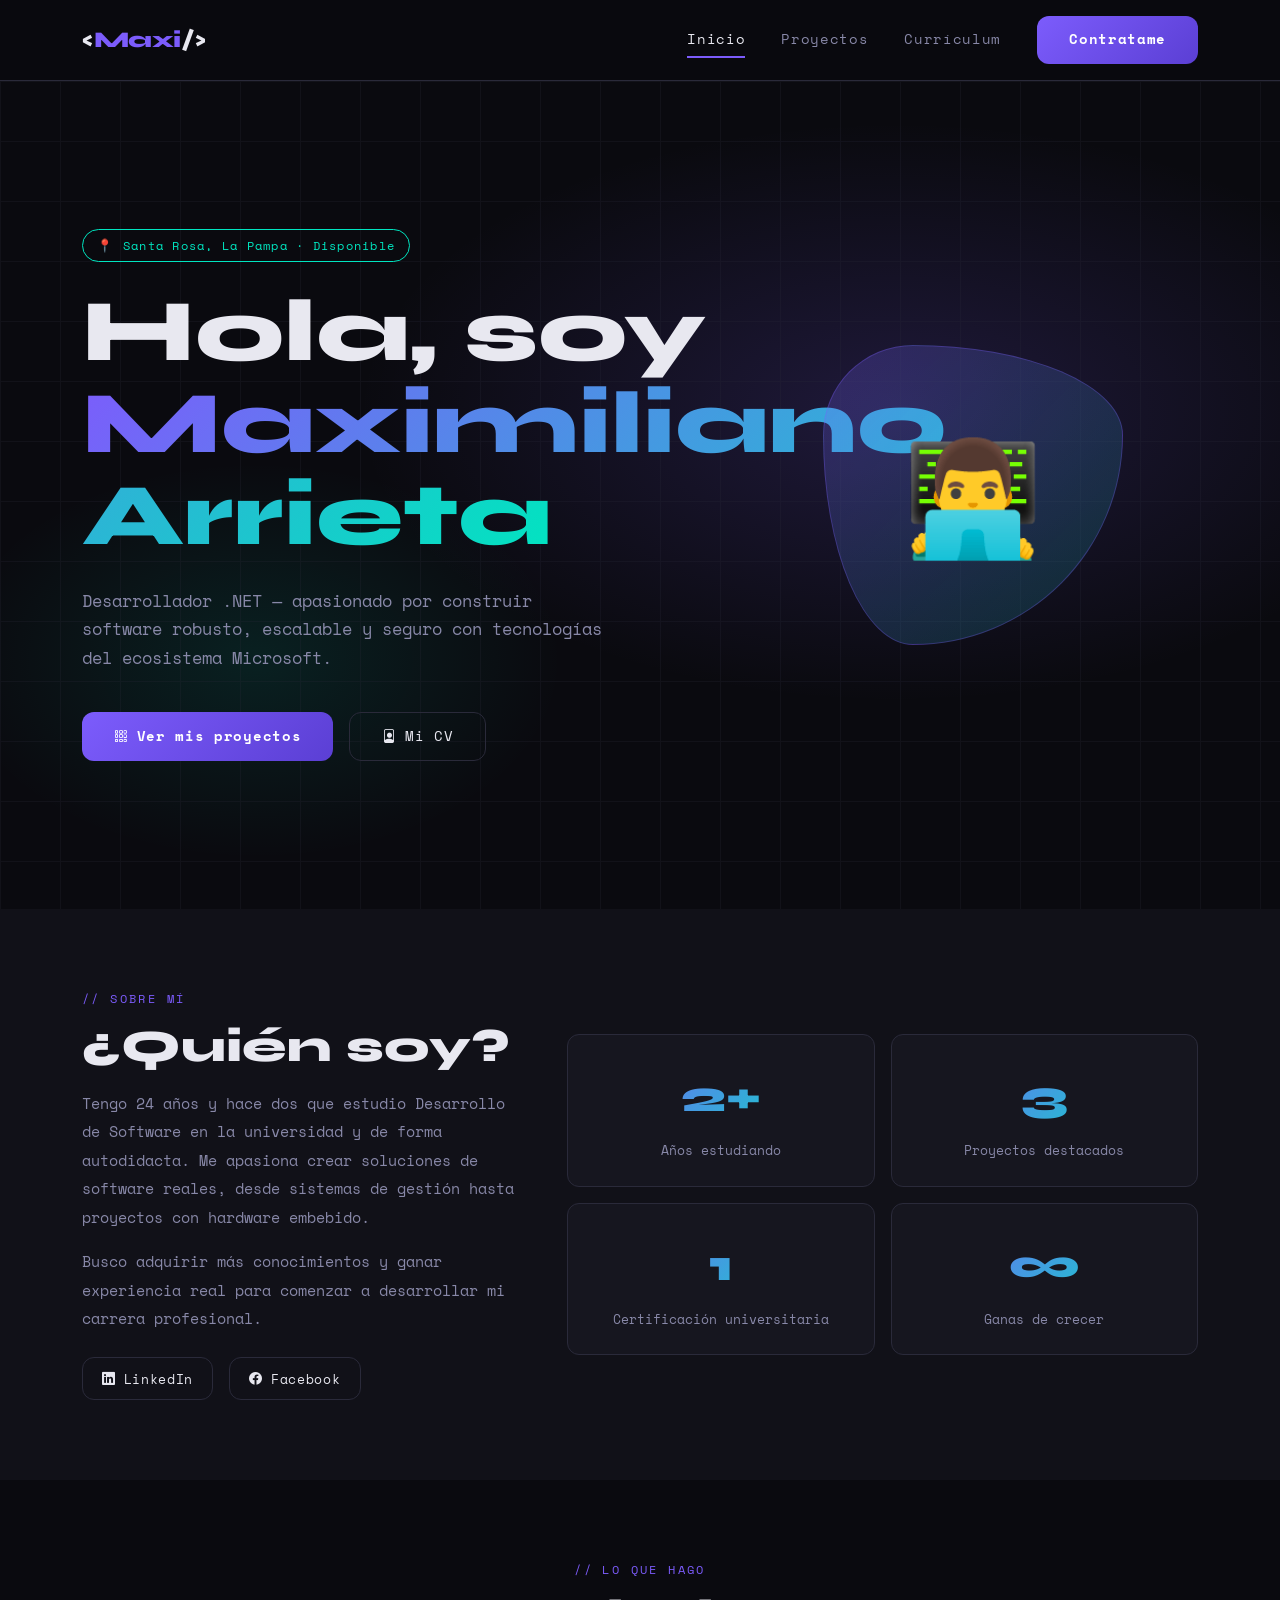
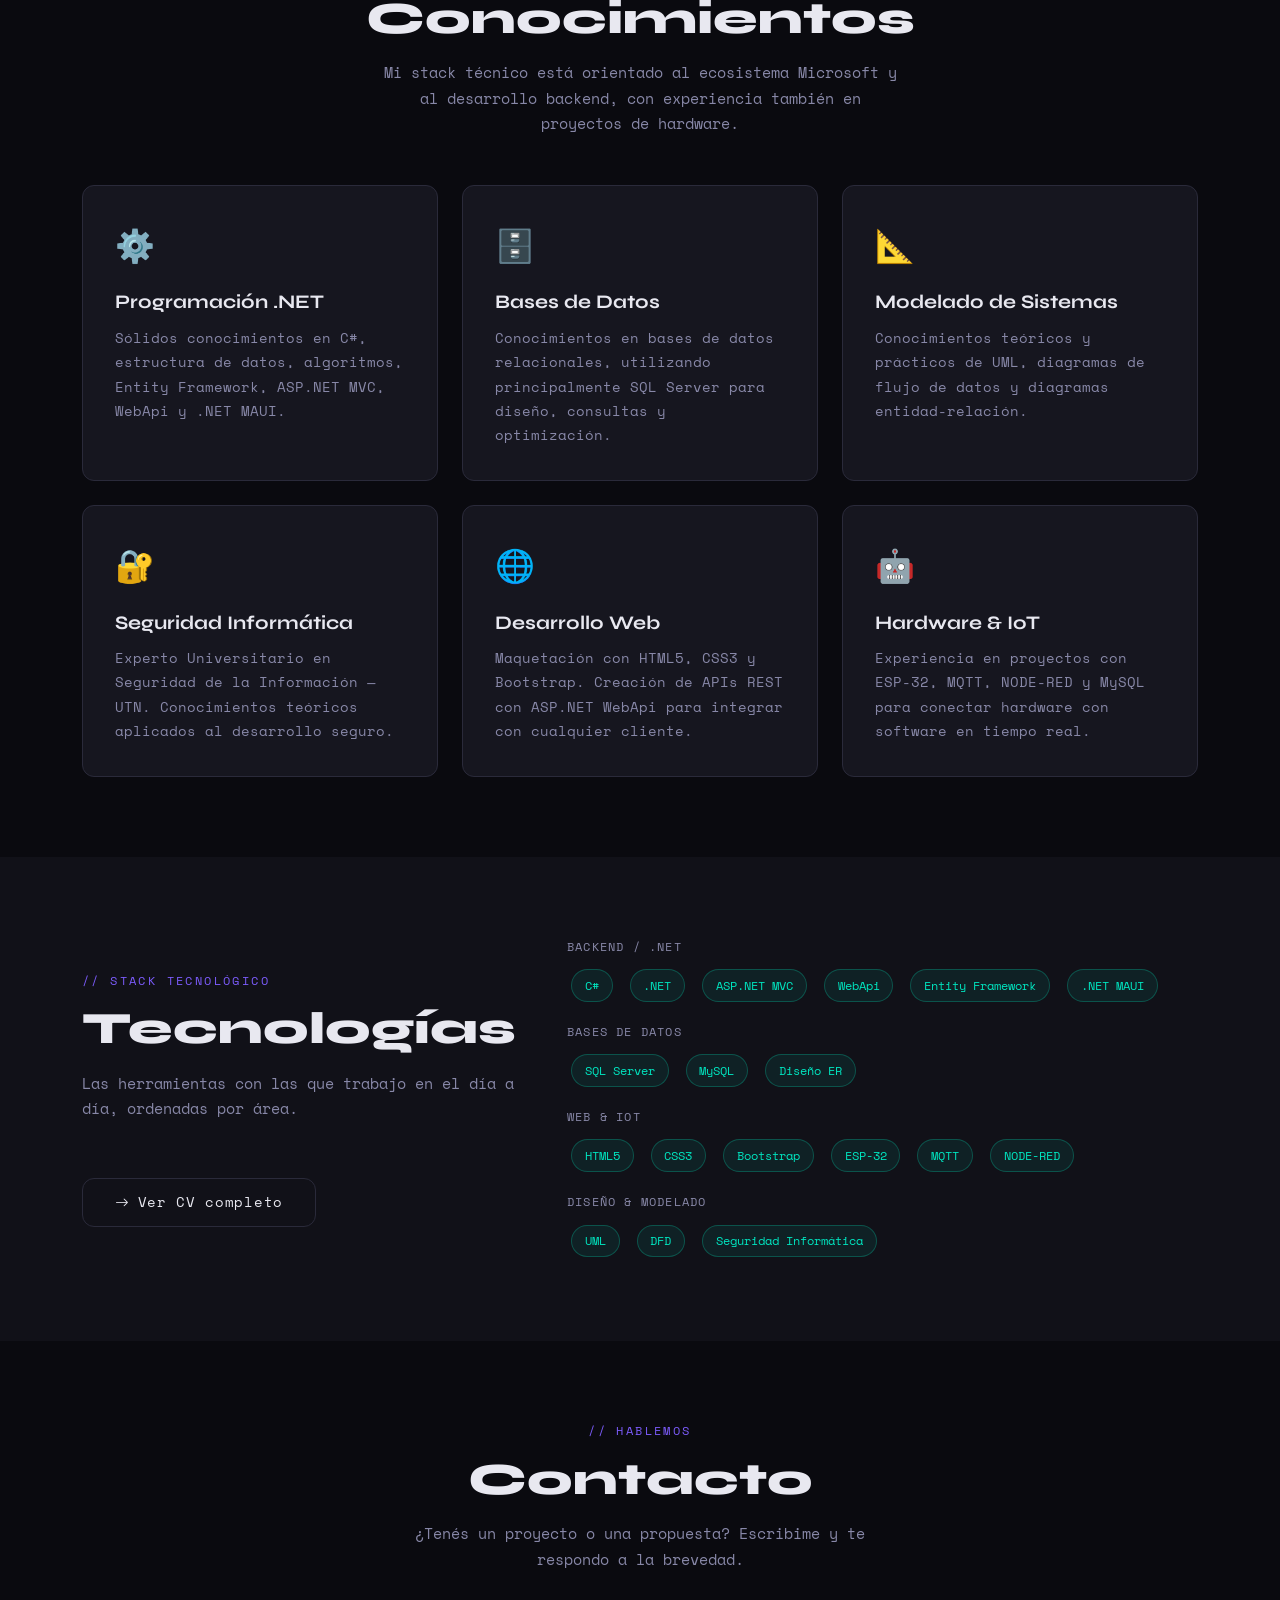
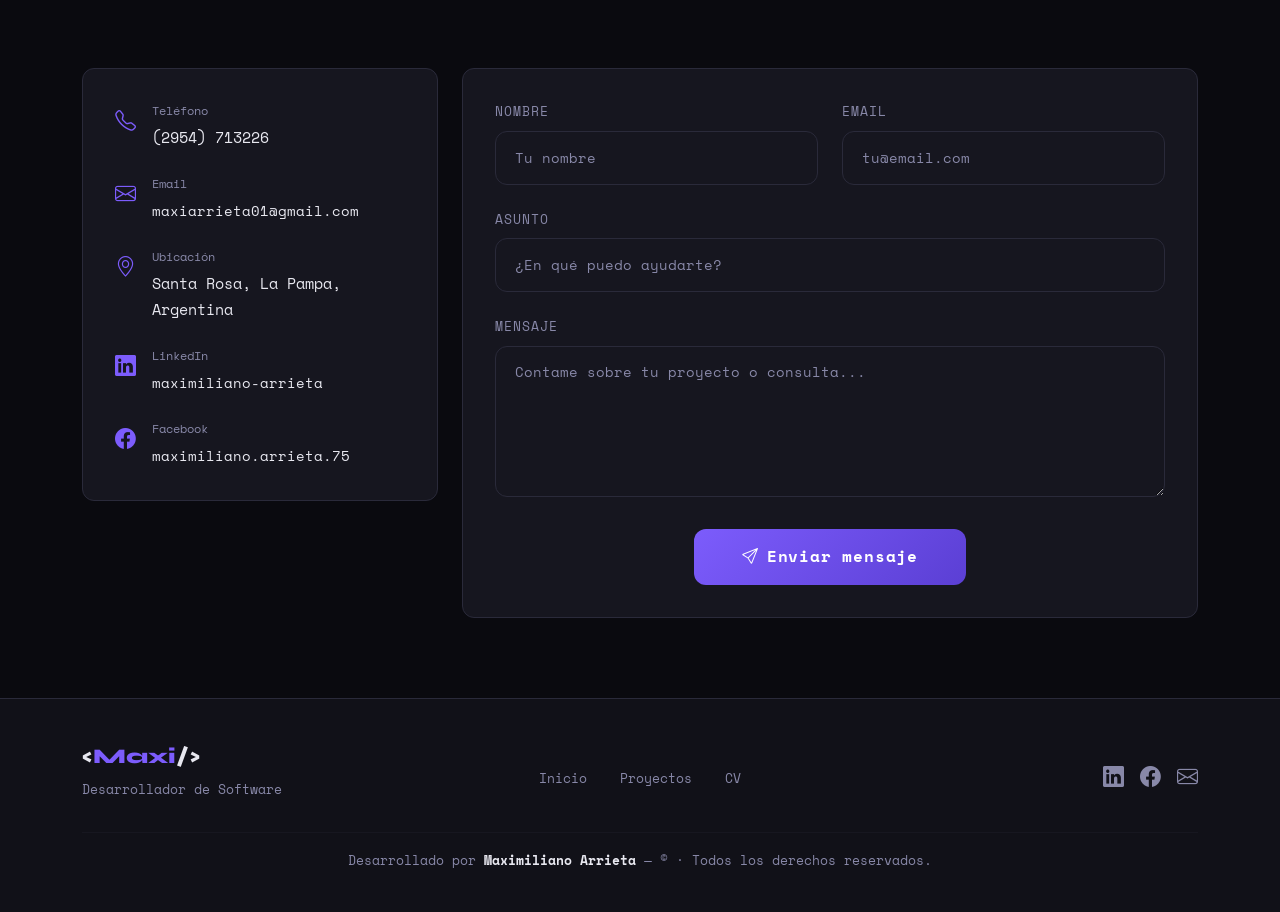
==== index.html @ 5982a5d9 "Add files via upload" ====
<!DOCTYPE html>
<html lang="es">
<head>
  <meta charset="UTF-8" />
  <meta name="viewport" content="width=device-width, initial-scale=1.0" />

  <!-- SEO -->
  <title>Maximiliano Arrieta | Desarrollador de Software</title>
  <meta name="description" content="Portfolio personal de Maximiliano Arrieta, desarrollador de software especializado en C#, .NET, ASP.NET, SQL Server y seguridad informática. Santa Rosa, La Pampa." />
  <meta name="keywords" content="Maximiliano Arrieta, desarrollador software, C#, .NET, ASP.NET, SQL Server, Entity Framework, seguridad informática, Santa Rosa La Pampa, Argentina" />
  <meta name="author" content="Maximiliano Arrieta" />
  <meta name="robots" content="index, follow" />

  <!-- Open Graph -->
  <meta property="og:title" content="Maximiliano Arrieta | Desarrollador de Software" />
  <meta property="og:description" content="Portfolio personal de Maximiliano Arrieta, desarrollador de software con foco en .NET, C# y SQL Server." />
  <meta property="og:type" content="website" />

  <!-- Bootstrap 5.3 -->
  <link href="https://cdn.jsdelivr.net/npm/bootstrap@5.3.3/dist/css/bootstrap.min.css" rel="stylesheet" />
  <link rel="stylesheet" href="https://cdn.jsdelivr.net/npm/bootstrap-icons@1.11.3/font/bootstrap-icons.min.css" />
  <link rel="stylesheet" href="assets/css/styles.css" />
</head>
<body>

  <!-- ===== HEADER / NAVBAR ===== -->
  <header>
    <nav class="navbar navbar-expand-lg">
      <div class="container">
        <a class="navbar-brand" href="index.html">
          &lt;<span>Maxi</span>/&gt;
        </a>
        <button class="navbar-toggler" type="button"
                data-bs-toggle="collapse" data-bs-target="#navbarMain"
                aria-controls="navbarMain" aria-expanded="false"
                aria-label="Alternar navegación">
          <span class="navbar-toggler-icon"></span>
        </button>
        <div class="collapse navbar-collapse" id="navbarMain">
          <ul class="navbar-nav ms-auto align-items-lg-center gap-lg-1">
            <li class="nav-item"><a class="nav-link active" href="index.html">Inicio</a></li>
            <li class="nav-item"><a class="nav-link" href="proyectos.html">Proyectos</a></li>
            <li class="nav-item"><a class="nav-link" href="cv.html">Currículum</a></li>
            <li class="nav-item ms-lg-3">
              <a class="btn-primary-custom" href="#contacto">Contratame</a>
            </li>
          </ul>
        </div>
      </div>
    </nav>
  </header>

  <!-- ===== MAIN ===== -->
  <main>

    <!-- ---- Hero Section ---- -->
    <section class="hero" id="inicio">
      <div class="hero-bg"></div>
      <div class="hero-grid"></div>
      <div class="container hero-content">
        <div class="row align-items-center">
          <div class="col-lg-7">
            <span class="hero-tag">📍 Santa Rosa, La Pampa · Disponible</span>
            <h1 class="hero-title">
              Hola, soy<br>
              <span class="highlight">Maximiliano Arrieta</span>
            </h1>
            <p class="hero-subtitle">
              <span id="typed-role">Desarrollador .NET</span> — apasionado por construir
              software robusto, escalable y seguro con tecnologías del ecosistema Microsoft.
            </p>
            <div class="hero-actions">
              <a href="proyectos.html" class="btn-primary-custom">
                <i class="bi bi-grid-3x3-gap"></i> Ver mis proyectos
              </a>
              <a href="cv.html" class="btn-outline-custom">
                <i class="bi bi-file-person"></i> Mi CV
              </a>
            </div>
          </div>
          <div class="col-lg-5 d-none d-lg-flex justify-content-center align-items-center mt-5 mt-lg-0">
            <div style="position:relative; width:300px; height:300px;">
              <div style="
                width:300px; height:300px;
                border-radius:30% 70% 70% 30% / 30% 30% 70% 70%;
                background: linear-gradient(135deg, rgba(124,92,252,0.25), rgba(0,229,192,0.15));
                border: 1px solid rgba(124,92,252,0.3);
                display:flex; align-items:center; justify-content:center;
                font-size: 7rem;
                animation: float 6s ease-in-out infinite;
              ">👨‍💻</div>
            </div>
          </div>
        </div>
      </div>
    </section>

    <!-- ---- Sobre mí rápido ---- -->
    <section style="background: var(--color-surface);">
      <div class="container">
        <div class="row align-items-center g-5">
          <div class="col-lg-5 reveal">
            <span class="section-label">// sobre mí</span>
            <h2 class="section-title">¿Quién soy?</h2>
            <p style="color:var(--color-muted); line-height:1.9;">
              Tengo 24 años y hace dos que estudio Desarrollo de Software en la universidad y de forma autodidacta.
              Me apasiona crear soluciones de software reales, desde sistemas de gestión hasta proyectos con hardware embebido.
            </p>
            <p style="color:var(--color-muted); line-height:1.9;">
              Busco adquirir más conocimientos y ganar experiencia real para comenzar a desarrollar mi carrera profesional.
            </p>
            <div class="mt-4 d-flex gap-3">
              <a href="https://www.linkedin.com/in/maximiliano-arrieta-63096a253" target="_blank" class="btn-outline-custom" style="padding:0.6rem 1.2rem; font-size:0.82rem;">
                <i class="bi bi-linkedin"></i> LinkedIn
              </a>
              <a href="https://www.facebook.com/maximiliano.arrieta.75/" target="_blank" class="btn-outline-custom" style="padding:0.6rem 1.2rem; font-size:0.82rem;">
                <i class="bi bi-facebook"></i> Facebook
              </a>
            </div>
          </div>
          <div class="col-lg-7 reveal" style="transition-delay:0.2s">
            <div class="row g-3">
              <div class="col-6">
                <div class="card-custom text-center" style="padding:1.5rem;">
                  <div class="stat-number">2+</div>
                  <div class="footer-text mt-1">Años estudiando</div>
                </div>
              </div>
              <div class="col-6">
                <div class="card-custom text-center" style="padding:1.5rem;">
                  <div class="stat-number">3</div>
                  <div class="footer-text mt-1">Proyectos destacados</div>
                </div>
              </div>
              <div class="col-6">
                <div class="card-custom text-center" style="padding:1.5rem;">
                  <div class="stat-number">1</div>
                  <div class="footer-text mt-1">Certificación universitaria</div>
                </div>
              </div>
              <div class="col-6">
                <div class="card-custom text-center" style="padding:1.5rem;">
                  <div class="stat-number">∞</div>
                  <div class="footer-text mt-1">Ganas de crecer</div>
                </div>
              </div>
            </div>
          </div>
        </div>
      </div>
    </section>

    <!-- ---- Servicios / Conocimientos ---- -->
    <section id="servicios">
      <div class="container">
        <div class="text-center mb-5">
          <span class="section-label">// lo que hago</span>
          <h2 class="section-title">Conocimientos</h2>
          <p class="section-desc mx-auto">
            Mi stack técnico está orientado al ecosistema Microsoft y al desarrollo backend, con experiencia también en proyectos de hardware.
          </p>
        </div>
        <div class="row g-4">
          <div class="col-md-6 col-lg-4 reveal">
            <div class="card-custom">
              <span class="card-icon">⚙️</span>
              <h3 class="card-title">Programación .NET</h3>
              <p class="card-text">
                Sólidos conocimientos en C#, estructura de datos, algoritmos, Entity Framework, ASP.NET MVC, WebApi y .NET MAUI.
              </p>
            </div>
          </div>
          <div class="col-md-6 col-lg-4 reveal" style="transition-delay:0.1s">
            <div class="card-custom">
              <span class="card-icon">🗄️</span>
              <h3 class="card-title">Bases de Datos</h3>
              <p class="card-text">
                Conocimientos en bases de datos relacionales, utilizando principalmente SQL Server para diseño, consultas y optimización.
              </p>
            </div>
          </div>
          <div class="col-md-6 col-lg-4 reveal" style="transition-delay:0.2s">
            <div class="card-custom">
              <span class="card-icon">📐</span>
              <h3 class="card-title">Modelado de Sistemas</h3>
              <p class="card-text">
                Conocimientos teóricos y prácticos de UML, diagramas de flujo de datos y diagramas entidad-relación.
              </p>
            </div>
          </div>
          <div class="col-md-6 col-lg-4 reveal" style="transition-delay:0.3s">
            <div class="card-custom">
              <span class="card-icon">🔐</span>
              <h3 class="card-title">Seguridad Informática</h3>
              <p class="card-text">
                Experto Universitario en Seguridad de la Información — UTN. Conocimientos teóricos aplicados al desarrollo seguro.
              </p>
            </div>
          </div>
          <div class="col-md-6 col-lg-4 reveal" style="transition-delay:0.4s">
            <div class="card-custom">
              <span class="card-icon">🌐</span>
              <h3 class="card-title">Desarrollo Web</h3>
              <p class="card-text">
                Maquetación con HTML5, CSS3 y Bootstrap. Creación de APIs REST con ASP.NET WebApi para integrar con cualquier cliente.
              </p>
            </div>
          </div>
          <div class="col-md-6 col-lg-4 reveal" style="transition-delay:0.5s">
            <div class="card-custom">
              <span class="card-icon">🤖</span>
              <h3 class="card-title">Hardware & IoT</h3>
              <p class="card-text">
                Experiencia en proyectos con ESP-32, MQTT, NODE-RED y MySQL para conectar hardware con software en tiempo real.
              </p>
            </div>
          </div>
        </div>
      </div>
    </section>

    <!-- ---- Skills ---- -->
    <section style="background: var(--color-surface);">
      <div class="container">
        <div class="row align-items-center g-5">
          <div class="col-lg-5 reveal">
            <span class="section-label">// stack tecnológico</span>
            <h2 class="section-title">Tecnologías</h2>
            <p class="section-desc">
              Las herramientas con las que trabajo en el día a día, ordenadas por área.
            </p>
            <a href="cv.html" class="btn-outline-custom mt-2">
              <i class="bi bi-arrow-right"></i> Ver CV completo
            </a>
          </div>
          <div class="col-lg-7 reveal" style="transition-delay:0.2s">
            <div>
              <p class="footer-text mb-2" style="letter-spacing:0.1em; font-size:0.75rem; text-transform:uppercase;">Backend / .NET</p>
              <span class="skill-badge">C#</span>
              <span class="skill-badge">.NET</span>
              <span class="skill-badge">ASP.NET MVC</span>
              <span class="skill-badge">WebApi</span>
              <span class="skill-badge">Entity Framework</span>
              <span class="skill-badge">.NET MAUI</span>
            </div>
            <div class="mt-3">
              <p class="footer-text mb-2" style="letter-spacing:0.1em; font-size:0.75rem; text-transform:uppercase;">Bases de Datos</p>
              <span class="skill-badge">SQL Server</span>
              <span class="skill-badge">MySQL</span>
              <span class="skill-badge">Diseño ER</span>
            </div>
            <div class="mt-3">
              <p class="footer-text mb-2" style="letter-spacing:0.1em; font-size:0.75rem; text-transform:uppercase;">Web & IoT</p>
              <span class="skill-badge">HTML5</span>
              <span class="skill-badge">CSS3</span>
              <span class="skill-badge">Bootstrap</span>
              <span class="skill-badge">ESP-32</span>
              <span class="skill-badge">MQTT</span>
              <span class="skill-badge">NODE-RED</span>
            </div>
            <div class="mt-3">
              <p class="footer-text mb-2" style="letter-spacing:0.1em; font-size:0.75rem; text-transform:uppercase;">Diseño & Modelado</p>
              <span class="skill-badge">UML</span>
              <span class="skill-badge">DFD</span>
              <span class="skill-badge">Seguridad Informática</span>
            </div>
          </div>
        </div>
      </div>
    </section>

    <!-- ---- Contacto ---- -->
    <section id="contacto">
      <div class="container">
        <div class="row justify-content-center">
          <div class="col-lg-7 text-center mb-5">
            <span class="section-label">// hablemos</span>
            <h2 class="section-title">Contacto</h2>
            <p class="section-desc mx-auto">
              ¿Tenés un proyecto o una propuesta? Escribime y te respondo a la brevedad.
            </p>
          </div>
        </div>
        <div class="row justify-content-center g-4">
          <!-- Info de contacto -->
          <div class="col-lg-4">
            <div class="card-custom reveal h-auto" style="height:auto !important;">
              <div class="d-flex flex-column gap-4">
                <div class="d-flex align-items-start gap-3">
                  <i class="bi bi-telephone" style="color:var(--color-accent); font-size:1.3rem; margin-top:2px;"></i>
                  <div>
                    <div style="font-size:0.75rem; color:var(--color-muted); margin-bottom:0.2rem;">Teléfono</div>
                    <div>(2954) 713226</div>
                  </div>
                </div>
                <div class="d-flex align-items-start gap-3">
                  <i class="bi bi-envelope" style="color:var(--color-accent); font-size:1.3rem; margin-top:2px;"></i>
                  <div>
                    <div style="font-size:0.75rem; color:var(--color-muted); margin-bottom:0.2rem;">Email</div>
                    <a href="mailto:maxiarrieta01@gmail.com" style="color:var(--color-text); font-size:0.9rem;">maxiarrieta01@gmail.com</a>
                  </div>
                </div>
                <div class="d-flex align-items-start gap-3">
                  <i class="bi bi-geo-alt" style="color:var(--color-accent); font-size:1.3rem; margin-top:2px;"></i>
                  <div>
                    <div style="font-size:0.75rem; color:var(--color-muted); margin-bottom:0.2rem;">Ubicación</div>
                    <div>Santa Rosa, La Pampa, Argentina</div>
                  </div>
                </div>
                <div class="d-flex align-items-start gap-3">
                  <i class="bi bi-linkedin" style="color:var(--color-accent); font-size:1.3rem; margin-top:2px;"></i>
                  <div>
                    <div style="font-size:0.75rem; color:var(--color-muted); margin-bottom:0.2rem;">LinkedIn</div>
                    <a href="https://www.linkedin.com/in/maximiliano-arrieta-63096a253" target="_blank" style="color:var(--color-text); font-size:0.85rem;">maximiliano-arrieta</a>
                  </div>
                </div>
                <div class="d-flex align-items-start gap-3">
                  <i class="bi bi-facebook" style="color:var(--color-accent); font-size:1.3rem; margin-top:2px;"></i>
                  <div>
                    <div style="font-size:0.75rem; color:var(--color-muted); margin-bottom:0.2rem;">Facebook</div>
                    <a href="https://www.facebook.com/maximiliano.arrieta.75/" target="_blank" style="color:var(--color-text); font-size:0.85rem;">maximiliano.arrieta.75</a>
                  </div>
                </div>
              </div>
            </div>
          </div>
          <!-- Formulario -->
          <div class="col-lg-8">
            <div class="card-custom reveal" style="transition-delay:0.15s">
              <form id="contact-form">
                <div class="row g-4">
                  <div class="col-md-6">
                    <label class="form-label-custom">Nombre</label>
                    <input type="text" class="form-control-custom" placeholder="Tu nombre" required />
                  </div>
                  <div class="col-md-6">
                    <label class="form-label-custom">Email</label>
                    <input type="email" class="form-control-custom" placeholder="tu@email.com" required />
                  </div>
                  <div class="col-12">
                    <label class="form-label-custom">Asunto</label>
                    <input type="text" class="form-control-custom" placeholder="¿En qué puedo ayudarte?" required />
                  </div>
                  <div class="col-12">
                    <label class="form-label-custom">Mensaje</label>
                    <textarea class="form-control-custom" rows="5" placeholder="Contame sobre tu proyecto o consulta..." required></textarea>
                  </div>
                  <div class="col-12 text-center">
                    <button type="submit" class="btn-primary-custom px-5" style="font-size:1rem; padding:0.9rem 2.5rem;">
                      <i class="bi bi-send"></i> Enviar mensaje
                    </button>
                  </div>
                </div>
              </form>
            </div>
          </div>
        </div>
      </div>
    </section>

  </main>

  <!-- ===== FOOTER ===== -->
  <footer>
    <div class="container">
      <div class="row align-items-center mb-3">
        <div class="col-md-4 mb-3 mb-md-0">
          <div class="footer-brand">&lt;<span>Maxi</span>/&gt;</div>
          <p class="footer-text mt-1">Desarrollador de Software</p>
        </div>
        <div class="col-md-4 text-center mb-3 mb-md-0">
          <div class="footer-links">
            <a href="index.html">Inicio</a>
            <a href="proyectos.html">Proyectos</a>
            <a href="cv.html">CV</a>
          </div>
        </div>
        <div class="col-md-4 text-md-end">
          <div class="d-flex justify-content-md-end gap-3">
            <a href="https://www.linkedin.com/in/maximiliano-arrieta-63096a253" target="_blank" title="LinkedIn" style="color:var(--color-muted); font-size:1.3rem;"><i class="bi bi-linkedin"></i></a>
            <a href="https://www.facebook.com/maximiliano.arrieta.75/" target="_blank" title="Facebook" style="color:var(--color-muted); font-size:1.3rem;"><i class="bi bi-facebook"></i></a>
            <a href="mailto:maxiarrieta01@gmail.com" title="Email" style="color:var(--color-muted); font-size:1.3rem;"><i class="bi bi-envelope"></i></a>
          </div>
        </div>
      </div>
      <hr class="divider" />
      <div class="row mt-3">
        <div class="col-12 text-center footer-text">
          Desarrollado por <strong style="color:var(--color-text);">Maximiliano Arrieta</strong> &mdash;
          &copy; <span class="current-year"></span> · Todos los derechos reservados.
        </div>
      </div>
    </div>
  </footer>

  <script src="https://cdn.jsdelivr.net/npm/bootstrap@5.3.3/dist/js/bootstrap.bundle.min.js"></script>
  <script src="assets/js/main.js"></script>
  <style>
    @keyframes float {
      0%, 100% { transform: translateY(0px); }
      50% { transform: translateY(-18px); }
    }
  </style>
</body>
</html>
---- assets/css/styles.css ----
@import url('https://fonts.googleapis.com/css2?family=Space+Mono:ital,wght@0,400;0,700;1,400&family=Syne:wght@400;600;700;800&display=swap');

/* ----------- Variables CSS ----------- */
:root {
  --color-bg:        #0a0a0f;
  --color-surface:   #111118;
  --color-card:      #16161f;
  --color-border:    #2a2a3a;
  --color-accent:    #7c5cfc;
  --color-accent2:   #00e5c0;
  --color-text:      #e8e8f0;
  --color-muted:     #8888a8;
  --font-display:    'Syne', sans-serif;
  --font-mono:       'Space Mono', monospace;
  --radius:          12px;
  --transition:      0.3s cubic-bezier(0.4, 0, 0.2, 1);
}

*, *::before, *::after { box-sizing: border-box; }
html { scroll-behavior: smooth; }

body {
  background-color: var(--color-bg);
  color: var(--color-text);
  font-family: var(--font-mono);
  font-size: 15px;
  line-height: 1.7;
  overflow-x: hidden;
}

h1, h2, h3, h4, h5, h6 {
  font-family: var(--font-display);
  font-weight: 800;
  line-height: 1.15;
  color: var(--color-text);
}

a {
  color: var(--color-accent);
  text-decoration: none;
  transition: color var(--transition);
}
a:hover { color: var(--color-accent2); }

/* ----------- Navbar ----------- */
.navbar {
  background: rgba(10, 10, 15, 0.85) !important;
  backdrop-filter: blur(14px);
  -webkit-backdrop-filter: blur(14px);
  border-bottom: 1px solid var(--color-border);
  padding: 1rem 0;
  position: sticky;
  top: 0;
  z-index: 1000;
}

.navbar-brand {
  font-family: var(--font-display);
  font-weight: 800;
  font-size: 1.4rem;
  color: var(--color-text) !important;
  letter-spacing: -0.5px;
}
.navbar-brand span { color: var(--color-accent); }

.nav-link {
  color: var(--color-muted) !important;
  font-family: var(--font-mono);
  font-size: 0.85rem;
  letter-spacing: 0.05em;
  padding: 0.4rem 1rem !important;
  transition: color var(--transition);
  position: relative;
}
.nav-link::after {
  content: '';
  position: absolute;
  bottom: 0; left: 1rem; right: 1rem;
  height: 2px;
  background: var(--color-accent);
  transform: scaleX(0);
  transition: transform var(--transition);
}
.nav-link:hover, .nav-link.active { color: var(--color-text) !important; }
.nav-link:hover::after, .nav-link.active::after { transform: scaleX(1); }

.navbar-toggler { border: 1px solid var(--color-border); }
.navbar-toggler-icon { filter: invert(1); }

/* ----------- Hero ----------- */
.hero {
  min-height: 92vh;
  display: flex;
  align-items: center;
  position: relative;
  overflow: hidden;
  padding: 5rem 0;
}
.hero-bg {
  position: absolute; inset: 0;
  background:
    radial-gradient(ellipse 60% 50% at 70% 40%, rgba(124,92,252,0.18) 0%, transparent 70%),
    radial-gradient(ellipse 40% 40% at 20% 70%, rgba(0,229,192,0.10) 0%, transparent 60%);
  z-index: 0;
}
.hero-grid {
  position: absolute; inset: 0;
  background-image:
    linear-gradient(var(--color-border) 1px, transparent 1px),
    linear-gradient(90deg, var(--color-border) 1px, transparent 1px);
  background-size: 60px 60px;
  opacity: 0.25;
  z-index: 0;
}
.hero-content { position: relative; z-index: 1; }

.hero-tag {
  display: inline-block;
  font-family: var(--font-mono);
  font-size: 0.78rem;
  color: var(--color-accent2);
  border: 1px solid var(--color-accent2);
  padding: 0.3rem 0.9rem;
  border-radius: 100px;
  margin-bottom: 1.5rem;
  letter-spacing: 0.1em;
  animation: fadeInUp 0.6s ease both;
}
.hero-title {
  font-size: clamp(2.8rem, 7vw, 5.5rem);
  font-weight: 800;
  line-height: 1.05;
  margin-bottom: 1.5rem;
  animation: fadeInUp 0.7s ease 0.1s both;
}
.hero-title .highlight {
  background: linear-gradient(135deg, var(--color-accent), var(--color-accent2));
  -webkit-background-clip: text;
  -webkit-text-fill-color: transparent;
  background-clip: text;
}
.hero-subtitle {
  font-size: 1.05rem;
  color: var(--color-muted);
  max-width: 520px;
  margin-bottom: 2.5rem;
  animation: fadeInUp 0.7s ease 0.2s both;
}
.hero-actions {
  display: flex;
  gap: 1rem;
  flex-wrap: wrap;
  animation: fadeInUp 0.7s ease 0.3s both;
}

/* ----------- Botones ----------- */
.btn-primary-custom {
  background: linear-gradient(135deg, var(--color-accent), #5b3fd4);
  color: #fff;
  border: none;
  padding: 0.75rem 2rem;
  border-radius: var(--radius);
  font-family: var(--font-mono);
  font-size: 0.85rem;
  font-weight: 700;
  letter-spacing: 0.05em;
  transition: all var(--transition);
  cursor: pointer;
  display: inline-flex;
  align-items: center;
  gap: 0.5rem;
}
.btn-primary-custom:hover {
  transform: translateY(-2px);
  box-shadow: 0 8px 30px rgba(124,92,252,0.45);
  color: #fff;
}
.btn-outline-custom {
  background: transparent;
  color: var(--color-text);
  border: 1px solid var(--color-border);
  padding: 0.75rem 2rem;
  border-radius: var(--radius);
  font-family: var(--font-mono);
  font-size: 0.85rem;
  letter-spacing: 0.05em;
  transition: all var(--transition);
  cursor: pointer;
  display: inline-flex;
  align-items: center;
  gap: 0.5rem;
}
.btn-outline-custom:hover {
  border-color: var(--color-accent);
  color: var(--color-accent);
  transform: translateY(-2px);
}

/* ----------- Secciones ----------- */
section { padding: 5rem 0; }

.section-label {
  font-family: var(--font-mono);
  font-size: 0.75rem;
  color: var(--color-accent);
  letter-spacing: 0.2em;
  text-transform: uppercase;
  margin-bottom: 0.75rem;
  display: block;
}
.section-title {
  font-size: clamp(1.8rem, 4vw, 2.8rem);
  font-weight: 800;
  margin-bottom: 1rem;
}
.section-desc {
  color: var(--color-muted);
  max-width: 520px;
  margin-bottom: 3rem;
}

/* ----------- Cards ----------- */
.card-custom {
  background: var(--color-card);
  border: 1px solid var(--color-border);
  border-radius: var(--radius);
  padding: 2rem;
  transition: all var(--transition);
  height: 100%;
  position: relative;
  overflow: hidden;
}
.card-custom::before {
  content: '';
  position: absolute;
  top: 0; left: 0; right: 0;
  height: 3px;
  background: linear-gradient(90deg, var(--color-accent), var(--color-accent2));
  opacity: 0;
  transition: opacity var(--transition);
}
.card-custom:hover {
  border-color: var(--color-accent);
  transform: translateY(-4px);
  box-shadow: 0 20px 60px rgba(124,92,252,0.15);
}
.card-custom:hover::before { opacity: 1; }
.card-icon { font-size: 2rem; margin-bottom: 1.2rem; display: block; }
.card-title { font-family: var(--font-display); font-size: 1.2rem; font-weight: 700; margin-bottom: 0.75rem; }
.card-text { color: var(--color-muted); font-size: 0.9rem; line-height: 1.7; }

/* ----------- Skill badges ----------- */
.skill-badge {
  display: inline-block;
  font-family: var(--font-mono);
  font-size: 0.78rem;
  color: var(--color-accent2);
  background: rgba(0,229,192,0.08);
  border: 1px solid rgba(0,229,192,0.25);
  padding: 0.3rem 0.8rem;
  border-radius: 100px;
  margin: 0.25rem;
  transition: all var(--transition);
}
.skill-badge:hover {
  background: rgba(0,229,192,0.18);
  border-color: var(--color-accent2);
}

/* ----------- Contact Form ----------- */
.form-control-custom {
  background: var(--color-card);
  border: 1px solid var(--color-border);
  border-radius: var(--radius);
  color: var(--color-text);
  padding: 0.85rem 1.2rem;
  font-family: var(--font-mono);
  font-size: 0.9rem;
  width: 100%;
  transition: border-color var(--transition);
  outline: none;
}
.form-control-custom::placeholder { color: var(--color-muted); }
.form-control-custom:focus {
  border-color: var(--color-accent);
  box-shadow: 0 0 0 3px rgba(124,92,252,0.12);
}
.form-label-custom {
  font-family: var(--font-mono);
  font-size: 0.8rem;
  color: var(--color-muted);
  letter-spacing: 0.08em;
  text-transform: uppercase;
  margin-bottom: 0.5rem;
  display: block;
}

/* ----------- Footer ----------- */
footer {
  background: var(--color-surface);
  border-top: 1px solid var(--color-border);
  padding: 2.5rem 0;
}
.footer-brand { font-family: var(--font-display); font-size: 1.3rem; font-weight: 800; color: var(--color-text); }
.footer-brand span { color: var(--color-accent); }
.footer-text { color: var(--color-muted); font-size: 0.82rem; }
.footer-links a {
  color: var(--color-muted);
  font-size: 0.82rem;
  margin: 0 0.75rem;
  transition: color var(--transition);
}
.footer-links a:hover { color: var(--color-accent2); }

.divider { border: none; border-top: 1px solid var(--color-border); margin: 0; }

/* ----------- Animations ----------- */
@keyframes fadeInUp {
  from { opacity: 0; transform: translateY(24px); }
  to   { opacity: 1; transform: translateY(0); }
}
.fade-in { animation: fadeInUp 0.7s ease both; }

/* ----------- Project cards ----------- */
.project-img-placeholder {
  width: 100%;
  height: 200px;
  background: linear-gradient(135deg, rgba(124,92,252,0.2), rgba(0,229,192,0.1));
  border-radius: calc(var(--radius) - 2px);
  display: flex;
  align-items: center;
  justify-content: center;
  font-size: 3rem;
  margin-bottom: 1.2rem;
}
.tag-pill {
  display: inline-block;
  font-family: var(--font-mono);
  font-size: 0.72rem;
  color: var(--color-accent);
  background: rgba(124,92,252,0.1);
  border: 1px solid rgba(124,92,252,0.25);
  padding: 0.2rem 0.65rem;
  border-radius: 100px;
  margin: 0.15rem;
}

/* ----------- Timeline ----------- */
.timeline { position: relative; padding-left: 2rem; }
.timeline::before {
  content: '';
  position: absolute;
  left: 0; top: 0; bottom: 0;
  width: 2px;
  background: linear-gradient(180deg, var(--color-accent), var(--color-accent2));
}
.timeline-item { position: relative; margin-bottom: 2.5rem; }
.timeline-item::before {
  content: '';
  position: absolute;
  left: -2.42rem; top: 0.35rem;
  width: 12px; height: 12px;
  border-radius: 50%;
  background: var(--color-accent);
  border: 2px solid var(--color-bg);
  box-shadow: 0 0 0 3px rgba(124,92,252,0.3);
}
.timeline-date { font-family: var(--font-mono); font-size: 0.75rem; color: var(--color-accent2); letter-spacing: 0.1em; margin-bottom: 0.3rem; }
.timeline-title { font-family: var(--font-display); font-size: 1.1rem; font-weight: 700; margin-bottom: 0.25rem; }
.timeline-org { color: var(--color-muted); font-size: 0.85rem; margin-bottom: 0.5rem; }
.timeline-desc { color: var(--color-muted); font-size: 0.88rem; }

/* ----------- Modal ----------- */
.modal-content {
  background: var(--color-card);
  border: 1px solid var(--color-border);
  border-radius: var(--radius);
  color: var(--color-text);
}
.modal-header { border-bottom: 1px solid var(--color-border); }
.modal-footer { border-top: 1px solid var(--color-border); }
.btn-close { filter: invert(1); }

/* ----------- Stats ----------- */
.stat-number {
  font-family: var(--font-display);
  font-size: 2.8rem;
  font-weight: 800;
  background: linear-gradient(135deg, var(--color-accent), var(--color-accent2));
  -webkit-background-clip: text;
  -webkit-text-fill-color: transparent;
  background-clip: text;
}

/* ----------- Responsive ----------- */
@media (max-width: 768px) {
  .hero-actions { flex-direction: column; }
  .hero-actions .btn-primary-custom,
  .hero-actions .btn-outline-custom { width: 100%; justify-content: center; }
  section { padding: 3.5rem 0; }
}
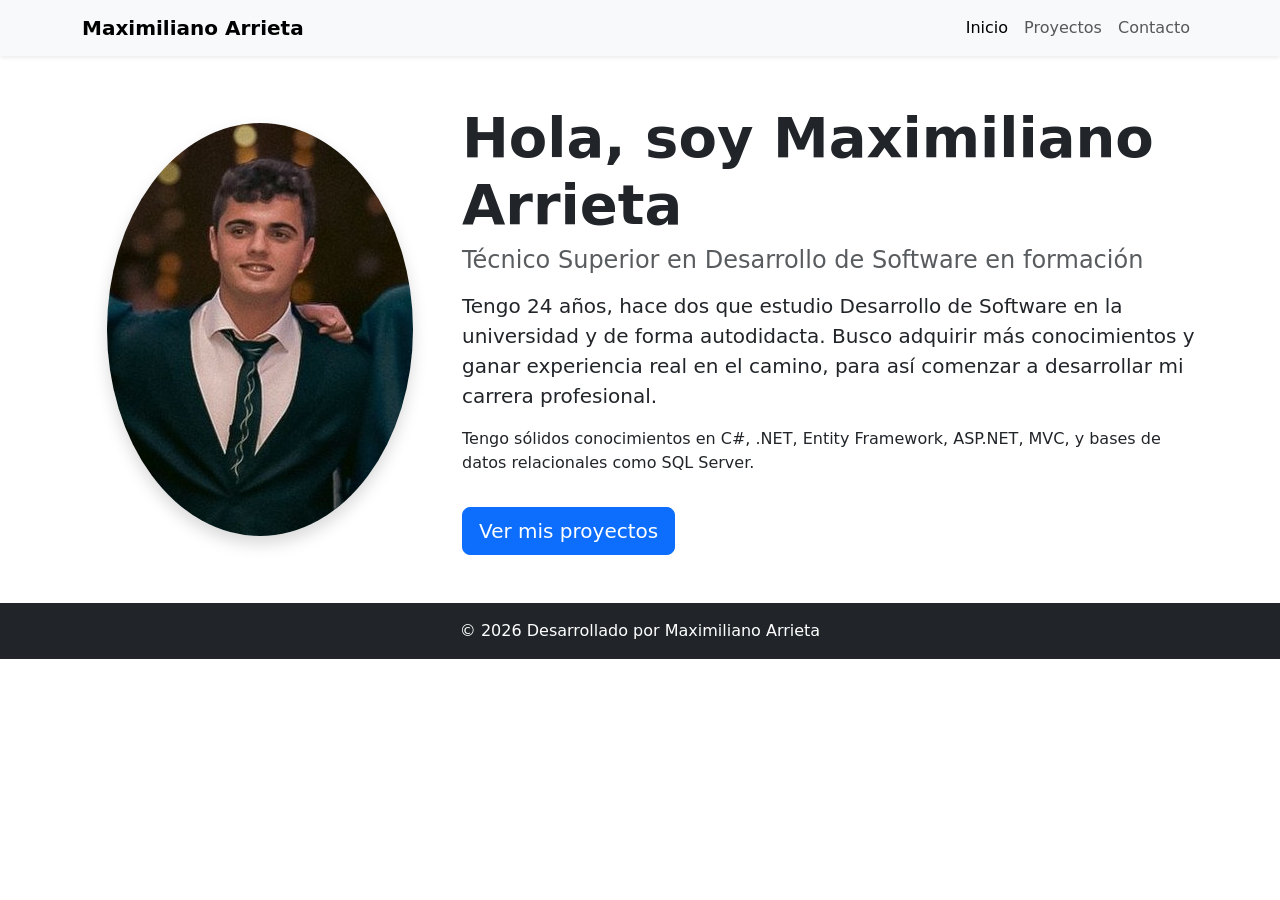
==== commit b43f204e: "Add files via upload" ====
--- a/index.html
+++ b/index.html
@@ -1,405 +1,60 @@
 <!DOCTYPE html>
 <html lang="es">
 <head>
-  <meta charset="UTF-8" />
-  <meta name="viewport" content="width=device-width, initial-scale=1.0" />
-
-  <!-- SEO -->
-  <title>Maximiliano Arrieta | Desarrollador de Software</title>
-  <meta name="description" content="Portfolio personal de Maximiliano Arrieta, desarrollador de software especializado en C#, .NET, ASP.NET, SQL Server y seguridad informática. Santa Rosa, La Pampa." />
-  <meta name="keywords" content="Maximiliano Arrieta, desarrollador software, C#, .NET, ASP.NET, SQL Server, Entity Framework, seguridad informática, Santa Rosa La Pampa, Argentina" />
-  <meta name="author" content="Maximiliano Arrieta" />
-  <meta name="robots" content="index, follow" />
-
-  <!-- Open Graph -->
-  <meta property="og:title" content="Maximiliano Arrieta | Desarrollador de Software" />
-  <meta property="og:description" content="Portfolio personal de Maximiliano Arrieta, desarrollador de software con foco en .NET, C# y SQL Server." />
-  <meta property="og:type" content="website" />
-
-  <!-- Bootstrap 5.3 -->
-  <link href="https://cdn.jsdelivr.net/npm/bootstrap@5.3.3/dist/css/bootstrap.min.css" rel="stylesheet" />
-  <link rel="stylesheet" href="https://cdn.jsdelivr.net/npm/bootstrap-icons@1.11.3/font/bootstrap-icons.min.css" />
-  <link rel="stylesheet" href="assets/css/styles.css" />
+    <meta charset="UTF-8">
+    <meta name="viewport" content="width=device-width, initial-width=1.0">
+    <meta name="description" content="Portfolio personal de Maximiliano Arrieta, estudiante de Desarrollo de Software.">
+    <meta name="keywords" content="Maximiliano Arrieta, Desarrollador, Software, Portfolio, C#, .NET, SQL Server">
+    <title>Maximiliano Arrieta - Inicio</title>
+    <link href="https://cdn.jsdelivr.net/npm/bootstrap@5.3.2/dist/css/bootstrap.min.css" rel="stylesheet">
+    <link rel="stylesheet" href="assets/css/style.css">
 </head>
 <body>
 
-  <!-- ===== HEADER / NAVBAR ===== -->
-  <header>
-    <nav class="navbar navbar-expand-lg">
-      <div class="container">
-        <a class="navbar-brand" href="index.html">
-          &lt;<span>Maxi</span>/&gt;
-        </a>
-        <button class="navbar-toggler" type="button"
-                data-bs-toggle="collapse" data-bs-target="#navbarMain"
-                aria-controls="navbarMain" aria-expanded="false"
-                aria-label="Alternar navegación">
-          <span class="navbar-toggler-icon"></span>
-        </button>
-        <div class="collapse navbar-collapse" id="navbarMain">
-          <ul class="navbar-nav ms-auto align-items-lg-center gap-lg-1">
-            <li class="nav-item"><a class="nav-link active" href="index.html">Inicio</a></li>
-            <li class="nav-item"><a class="nav-link" href="proyectos.html">Proyectos</a></li>
-            <li class="nav-item"><a class="nav-link" href="cv.html">Currículum</a></li>
-            <li class="nav-item ms-lg-3">
-              <a class="btn-primary-custom" href="#contacto">Contratame</a>
-            </li>
-          </ul>
+    <header>
+        <nav class="navbar navbar-expand-lg navbar-light bg-light shadow-sm">
+            <div class="container">
+                <a class="navbar-brand fw-bold" href="index.html">Maximiliano Arrieta</a>
+                <button class="navbar-toggler" type="button" data-bs-toggle="collapse" data-bs-toggle="target="#navbarNav">
+                    <span class="navbar-toggler-icon"></span>
+                </button>
+                <div class="collapse navbar-collapse" id="navbarNav">
+                    <ul class="navbar-nav ms-auto">
+                        <li class="nav-item"><a class="nav-link active" href="index.html">Inicio</a></li>
+                        <li class="nav-item"><a class="nav-link" href="proyectos.html">Proyectos</a></li>
+                        <li class="nav-item"><a class="nav-link" href="contacto.html">Contacto</a></li>
+                    </ul>
+                </div>
+            </div>
+        </nav>
+    </header>
+
+    <main class="container my-5 flex-grow-1">
+        <section class="row align-items-center hero-section">
+            <div class="col-md-4 text-center mb-4 mb-md-0">
+                <img src="assets/img/perfil.jpg" alt="Foto de Maximiliano Arrieta" class="img-fluid rounded-circle shadow profile-img">
+            </div>
+            <div class="col-md-8">
+                <h1 class="display-4 fw-bold">Hola, soy Maximiliano Arrieta </h1>
+                <h2 class="text-muted fs-4 mb-3">Técnico Superior en Desarrollo de Software en formación </h2>
+                <p class="lead">
+                    Tengo 24 años, hace dos que estudio Desarrollo de Software en la universidad y de forma autodidacta. 
+                    Busco adquirir más conocimientos y ganar experiencia real en el camino, para así comenzar a desarrollar mi carrera profesional.
+                </p>
+                <p>
+                    Tengo sólidos conocimientos en C#, .NET, Entity Framework, ASP.NET, MVC, y bases de datos relacionales como SQL Server.
+                </p>
+                <a href="proyectos.html" class="btn btn-primary btn-lg mt-3">Ver mis proyectos</a>
+            </div>
+        </section>
+    </main>
+
+    <footer class="bg-dark text-white text-center py-3 mt-auto">
+        <div class="container">
+            <p class="mb-0">&copy; 2026 Desarrollado por Maximiliano Arrieta</p>
         </div>
-      </div>
-    </nav>
-  </header>
+    </footer>
 
-  <!-- ===== MAIN ===== -->
-  <main>
-
-    <!-- ---- Hero Section ---- -->
-    <section class="hero" id="inicio">
-      <div class="hero-bg"></div>
-      <div class="hero-grid"></div>
-      <div class="container hero-content">
-        <div class="row align-items-center">
-          <div class="col-lg-7">
-            <span class="hero-tag">📍 Santa Rosa, La Pampa · Disponible</span>
-            <h1 class="hero-title">
-              Hola, soy<br>
-              <span class="highlight">Maximiliano Arrieta</span>
-            </h1>
-            <p class="hero-subtitle">
-              <span id="typed-role">Desarrollador .NET</span> — apasionado por construir
-              software robusto, escalable y seguro con tecnologías del ecosistema Microsoft.
-            </p>
-            <div class="hero-actions">
-              <a href="proyectos.html" class="btn-primary-custom">
-                <i class="bi bi-grid-3x3-gap"></i> Ver mis proyectos
-              </a>
-              <a href="cv.html" class="btn-outline-custom">
-                <i class="bi bi-file-person"></i> Mi CV
-              </a>
-            </div>
-          </div>
-          <div class="col-lg-5 d-none d-lg-flex justify-content-center align-items-center mt-5 mt-lg-0">
-            <div style="position:relative; width:300px; height:300px;">
-              <div style="
-                width:300px; height:300px;
-                border-radius:30% 70% 70% 30% / 30% 30% 70% 70%;
-                background: linear-gradient(135deg, rgba(124,92,252,0.25), rgba(0,229,192,0.15));
-                border: 1px solid rgba(124,92,252,0.3);
-                display:flex; align-items:center; justify-content:center;
-                font-size: 7rem;
-                animation: float 6s ease-in-out infinite;
-              ">👨‍💻</div>
-            </div>
-          </div>
-        </div>
-      </div>
-    </section>
-
-    <!-- ---- Sobre mí rápido ---- -->
-    <section style="background: var(--color-surface);">
-      <div class="container">
-        <div class="row align-items-center g-5">
-          <div class="col-lg-5 reveal">
-            <span class="section-label">// sobre mí</span>
-            <h2 class="section-title">¿Quién soy?</h2>
-            <p style="color:var(--color-muted); line-height:1.9;">
-              Tengo 24 años y hace dos que estudio Desarrollo de Software en la universidad y de forma autodidacta.
-              Me apasiona crear soluciones de software reales, desde sistemas de gestión hasta proyectos con hardware embebido.
-            </p>
-            <p style="color:var(--color-muted); line-height:1.9;">
-              Busco adquirir más conocimientos y ganar experiencia real para comenzar a desarrollar mi carrera profesional.
-            </p>
-            <div class="mt-4 d-flex gap-3">
-              <a href="https://www.linkedin.com/in/maximiliano-arrieta-63096a253" target="_blank" class="btn-outline-custom" style="padding:0.6rem 1.2rem; font-size:0.82rem;">
-                <i class="bi bi-linkedin"></i> LinkedIn
-              </a>
-              <a href="https://www.facebook.com/maximiliano.arrieta.75/" target="_blank" class="btn-outline-custom" style="padding:0.6rem 1.2rem; font-size:0.82rem;">
-                <i class="bi bi-facebook"></i> Facebook
-              </a>
-            </div>
-          </div>
-          <div class="col-lg-7 reveal" style="transition-delay:0.2s">
-            <div class="row g-3">
-              <div class="col-6">
-                <div class="card-custom text-center" style="padding:1.5rem;">
-                  <div class="stat-number">2+</div>
-                  <div class="footer-text mt-1">Años estudiando</div>
-                </div>
-              </div>
-              <div class="col-6">
-                <div class="card-custom text-center" style="padding:1.5rem;">
-                  <div class="stat-number">3</div>
-                  <div class="footer-text mt-1">Proyectos destacados</div>
-                </div>
-              </div>
-              <div class="col-6">
-                <div class="card-custom text-center" style="padding:1.5rem;">
-                  <div class="stat-number">1</div>
-                  <div class="footer-text mt-1">Certificación universitaria</div>
-                </div>
-              </div>
-              <div class="col-6">
-                <div class="card-custom text-center" style="padding:1.5rem;">
-                  <div class="stat-number">∞</div>
-                  <div class="footer-text mt-1">Ganas de crecer</div>
-                </div>
-              </div>
-            </div>
-          </div>
-        </div>
-      </div>
-    </section>
-
-    <!-- ---- Servicios / Conocimientos ---- -->
-    <section id="servicios">
-      <div class="container">
-        <div class="text-center mb-5">
-          <span class="section-label">// lo que hago</span>
-          <h2 class="section-title">Conocimientos</h2>
-          <p class="section-desc mx-auto">
-            Mi stack técnico está orientado al ecosistema Microsoft y al desarrollo backend, con experiencia también en proyectos de hardware.
-          </p>
-        </div>
-        <div class="row g-4">
-          <div class="col-md-6 col-lg-4 reveal">
-            <div class="card-custom">
-              <span class="card-icon">⚙️</span>
-              <h3 class="card-title">Programación .NET</h3>
-              <p class="card-text">
-                Sólidos conocimientos en C#, estructura de datos, algoritmos, Entity Framework, ASP.NET MVC, WebApi y .NET MAUI.
-              </p>
-            </div>
-          </div>
-          <div class="col-md-6 col-lg-4 reveal" style="transition-delay:0.1s">
-            <div class="card-custom">
-              <span class="card-icon">🗄️</span>
-              <h3 class="card-title">Bases de Datos</h3>
-              <p class="card-text">
-                Conocimientos en bases de datos relacionales, utilizando principalmente SQL Server para diseño, consultas y optimización.
-              </p>
-            </div>
-          </div>
-          <div class="col-md-6 col-lg-4 reveal" style="transition-delay:0.2s">
-            <div class="card-custom">
-              <span class="card-icon">📐</span>
-              <h3 class="card-title">Modelado de Sistemas</h3>
-              <p class="card-text">
-                Conocimientos teóricos y prácticos de UML, diagramas de flujo de datos y diagramas entidad-relación.
-              </p>
-            </div>
-          </div>
-          <div class="col-md-6 col-lg-4 reveal" style="transition-delay:0.3s">
-            <div class="card-custom">
-              <span class="card-icon">🔐</span>
-              <h3 class="card-title">Seguridad Informática</h3>
-              <p class="card-text">
-                Experto Universitario en Seguridad de la Información — UTN. Conocimientos teóricos aplicados al desarrollo seguro.
-              </p>
-            </div>
-          </div>
-          <div class="col-md-6 col-lg-4 reveal" style="transition-delay:0.4s">
-            <div class="card-custom">
-              <span class="card-icon">🌐</span>
-              <h3 class="card-title">Desarrollo Web</h3>
-              <p class="card-text">
-                Maquetación con HTML5, CSS3 y Bootstrap. Creación de APIs REST con ASP.NET WebApi para integrar con cualquier cliente.
-              </p>
-            </div>
-          </div>
-          <div class="col-md-6 col-lg-4 reveal" style="transition-delay:0.5s">
-            <div class="card-custom">
-              <span class="card-icon">🤖</span>
-              <h3 class="card-title">Hardware & IoT</h3>
-              <p class="card-text">
-                Experiencia en proyectos con ESP-32, MQTT, NODE-RED y MySQL para conectar hardware con software en tiempo real.
-              </p>
-            </div>
-          </div>
-        </div>
-      </div>
-    </section>
-
-    <!-- ---- Skills ---- -->
-    <section style="background: var(--color-surface);">
-      <div class="container">
-        <div class="row align-items-center g-5">
-          <div class="col-lg-5 reveal">
-            <span class="section-label">// stack tecnológico</span>
-            <h2 class="section-title">Tecnologías</h2>
-            <p class="section-desc">
-              Las herramientas con las que trabajo en el día a día, ordenadas por área.
-            </p>
-            <a href="cv.html" class="btn-outline-custom mt-2">
-              <i class="bi bi-arrow-right"></i> Ver CV completo
-            </a>
-          </div>
-          <div class="col-lg-7 reveal" style="transition-delay:0.2s">
-            <div>
-              <p class="footer-text mb-2" style="letter-spacing:0.1em; font-size:0.75rem; text-transform:uppercase;">Backend / .NET</p>
-              <span class="skill-badge">C#</span>
-              <span class="skill-badge">.NET</span>
-              <span class="skill-badge">ASP.NET MVC</span>
-              <span class="skill-badge">WebApi</span>
-              <span class="skill-badge">Entity Framework</span>
-              <span class="skill-badge">.NET MAUI</span>
-            </div>
-            <div class="mt-3">
-              <p class="footer-text mb-2" style="letter-spacing:0.1em; font-size:0.75rem; text-transform:uppercase;">Bases de Datos</p>
-              <span class="skill-badge">SQL Server</span>
-              <span class="skill-badge">MySQL</span>
-              <span class="skill-badge">Diseño ER</span>
-            </div>
-            <div class="mt-3">
-              <p class="footer-text mb-2" style="letter-spacing:0.1em; font-size:0.75rem; text-transform:uppercase;">Web & IoT</p>
-              <span class="skill-badge">HTML5</span>
-              <span class="skill-badge">CSS3</span>
-              <span class="skill-badge">Bootstrap</span>
-              <span class="skill-badge">ESP-32</span>
-              <span class="skill-badge">MQTT</span>
-              <span class="skill-badge">NODE-RED</span>
-            </div>
-            <div class="mt-3">
-              <p class="footer-text mb-2" style="letter-spacing:0.1em; font-size:0.75rem; text-transform:uppercase;">Diseño & Modelado</p>
-              <span class="skill-badge">UML</span>
-              <span class="skill-badge">DFD</span>
-              <span class="skill-badge">Seguridad Informática</span>
-            </div>
-          </div>
-        </div>
-      </div>
-    </section>
-
-    <!-- ---- Contacto ---- -->
-    <section id="contacto">
-      <div class="container">
-        <div class="row justify-content-center">
-          <div class="col-lg-7 text-center mb-5">
-            <span class="section-label">// hablemos</span>
-            <h2 class="section-title">Contacto</h2>
-            <p class="section-desc mx-auto">
-              ¿Tenés un proyecto o una propuesta? Escribime y te respondo a la brevedad.
-            </p>
-          </div>
-        </div>
-        <div class="row justify-content-center g-4">
-          <!-- Info de contacto -->
-          <div class="col-lg-4">
-            <div class="card-custom reveal h-auto" style="height:auto !important;">
-              <div class="d-flex flex-column gap-4">
-                <div class="d-flex align-items-start gap-3">
-                  <i class="bi bi-telephone" style="color:var(--color-accent); font-size:1.3rem; margin-top:2px;"></i>
-                  <div>
-                    <div style="font-size:0.75rem; color:var(--color-muted); margin-bottom:0.2rem;">Teléfono</div>
-                    <div>(2954) 713226</div>
-                  </div>
-                </div>
-                <div class="d-flex align-items-start gap-3">
-                  <i class="bi bi-envelope" style="color:var(--color-accent); font-size:1.3rem; margin-top:2px;"></i>
-                  <div>
-                    <div style="font-size:0.75rem; color:var(--color-muted); margin-bottom:0.2rem;">Email</div>
-                    <a href="mailto:maxiarrieta01@gmail.com" style="color:var(--color-text); font-size:0.9rem;">maxiarrieta01@gmail.com</a>
-                  </div>
-                </div>
-                <div class="d-flex align-items-start gap-3">
-                  <i class="bi bi-geo-alt" style="color:var(--color-accent); font-size:1.3rem; margin-top:2px;"></i>
-                  <div>
-                    <div style="font-size:0.75rem; color:var(--color-muted); margin-bottom:0.2rem;">Ubicación</div>
-                    <div>Santa Rosa, La Pampa, Argentina</div>
-                  </div>
-                </div>
-                <div class="d-flex align-items-start gap-3">
-                  <i class="bi bi-linkedin" style="color:var(--color-accent); font-size:1.3rem; margin-top:2px;"></i>
-                  <div>
-                    <div style="font-size:0.75rem; color:var(--color-muted); margin-bottom:0.2rem;">LinkedIn</div>
-                    <a href="https://www.linkedin.com/in/maximiliano-arrieta-63096a253" target="_blank" style="color:var(--color-text); font-size:0.85rem;">maximiliano-arrieta</a>
-                  </div>
-                </div>
-                <div class="d-flex align-items-start gap-3">
-                  <i class="bi bi-facebook" style="color:var(--color-accent); font-size:1.3rem; margin-top:2px;"></i>
-                  <div>
-                    <div style="font-size:0.75rem; color:var(--color-muted); margin-bottom:0.2rem;">Facebook</div>
-                    <a href="https://www.facebook.com/maximiliano.arrieta.75/" target="_blank" style="color:var(--color-text); font-size:0.85rem;">maximiliano.arrieta.75</a>
-                  </div>
-                </div>
-              </div>
-            </div>
-          </div>
-          <!-- Formulario -->
-          <div class="col-lg-8">
-            <div class="card-custom reveal" style="transition-delay:0.15s">
-              <form id="contact-form">
-                <div class="row g-4">
-                  <div class="col-md-6">
-                    <label class="form-label-custom">Nombre</label>
-                    <input type="text" class="form-control-custom" placeholder="Tu nombre" required />
-                  </div>
-                  <div class="col-md-6">
-                    <label class="form-label-custom">Email</label>
-                    <input type="email" class="form-control-custom" placeholder="tu@email.com" required />
-                  </div>
-                  <div class="col-12">
-                    <label class="form-label-custom">Asunto</label>
-                    <input type="text" class="form-control-custom" placeholder="¿En qué puedo ayudarte?" required />
-                  </div>
-                  <div class="col-12">
-                    <label class="form-label-custom">Mensaje</label>
-                    <textarea class="form-control-custom" rows="5" placeholder="Contame sobre tu proyecto o consulta..." required></textarea>
-                  </div>
-                  <div class="col-12 text-center">
-                    <button type="submit" class="btn-primary-custom px-5" style="font-size:1rem; padding:0.9rem 2.5rem;">
-                      <i class="bi bi-send"></i> Enviar mensaje
-                    </button>
-                  </div>
-                </div>
-              </form>
-            </div>
-          </div>
-        </div>
-      </div>
-    </section>
-
-  </main>
-
-  <!-- ===== FOOTER ===== -->
-  <footer>
-    <div class="container">
-      <div class="row align-items-center mb-3">
-        <div class="col-md-4 mb-3 mb-md-0">
-          <div class="footer-brand">&lt;<span>Maxi</span>/&gt;</div>
-          <p class="footer-text mt-1">Desarrollador de Software</p>
-        </div>
-        <div class="col-md-4 text-center mb-3 mb-md-0">
-          <div class="footer-links">
-            <a href="index.html">Inicio</a>
-            <a href="proyectos.html">Proyectos</a>
-            <a href="cv.html">CV</a>
-          </div>
-        </div>
-        <div class="col-md-4 text-md-end">
-          <div class="d-flex justify-content-md-end gap-3">
-            <a href="https://www.linkedin.com/in/maximiliano-arrieta-63096a253" target="_blank" title="LinkedIn" style="color:var(--color-muted); font-size:1.3rem;"><i class="bi bi-linkedin"></i></a>
-            <a href="https://www.facebook.com/maximiliano.arrieta.75/" target="_blank" title="Facebook" style="color:var(--color-muted); font-size:1.3rem;"><i class="bi bi-facebook"></i></a>
-            <a href="mailto:maxiarrieta01@gmail.com" title="Email" style="color:var(--color-muted); font-size:1.3rem;"><i class="bi bi-envelope"></i></a>
-          </div>
-        </div>
-      </div>
-      <hr class="divider" />
-      <div class="row mt-3">
-        <div class="col-12 text-center footer-text">
-          Desarrollado por <strong style="color:var(--color-text);">Maximiliano Arrieta</strong> &mdash;
-          &copy; <span class="current-year"></span> · Todos los derechos reservados.
-        </div>
-      </div>
-    </div>
-  </footer>
-
-  <script src="https://cdn.jsdelivr.net/npm/bootstrap@5.3.3/dist/js/bootstrap.bundle.min.js"></script>
-  <script src="assets/js/main.js"></script>
-  <style>
-    @keyframes float {
-      0%, 100% { transform: translateY(0px); }
-      50% { transform: translateY(-18px); }
-    }
-  </style>
+    <script src="https://cdn.jsdelivr.net/npm/bootstrap@5.3.2/dist/js/bootstrap.bundle.min.js"></script>
 </body>
 </html>
